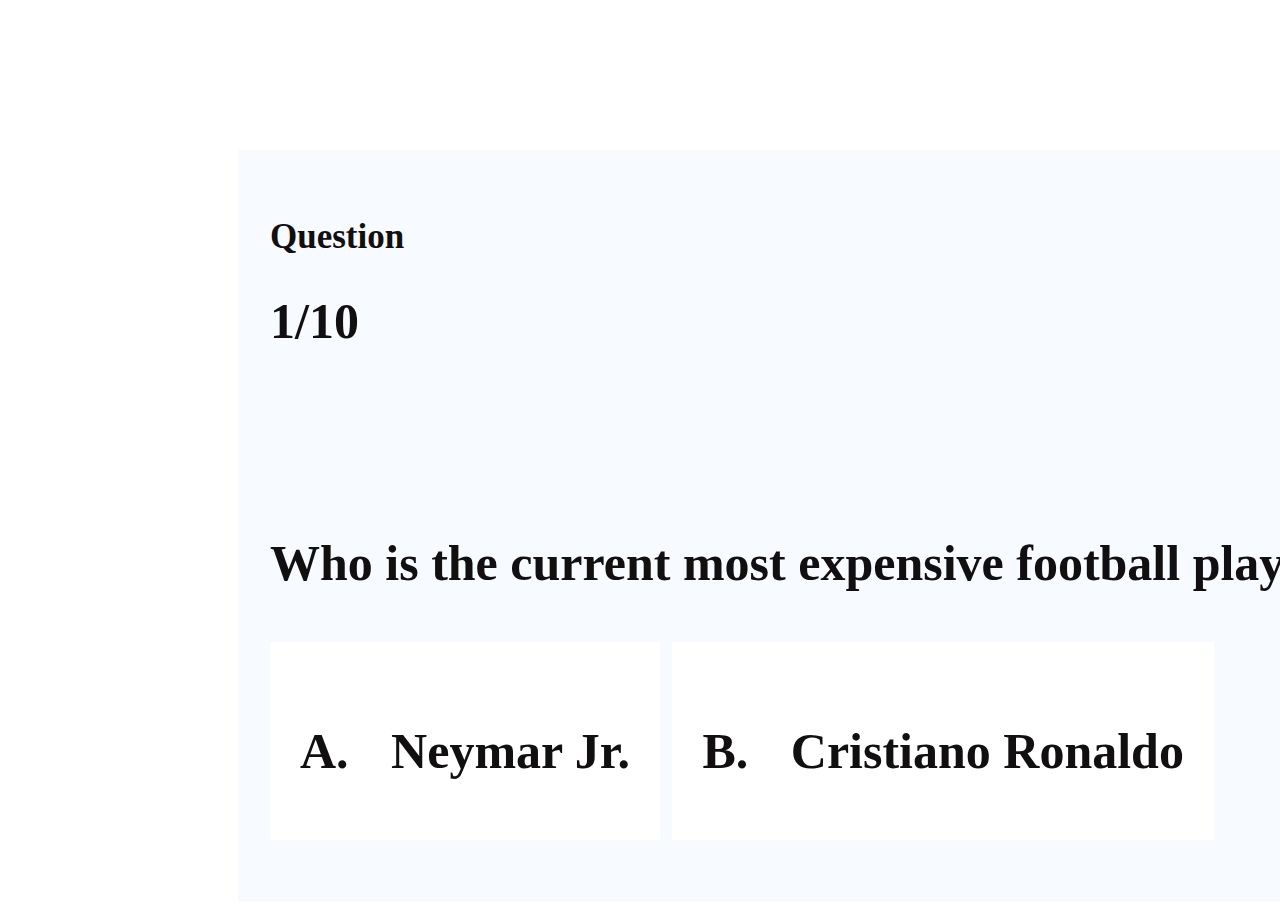
==== main-page.html @ bfbe9d9e "Adding files" ====
<!DOCTYPE html>
<html lang="en">
<head>
    <meta charset="UTF-8">
    <meta name="viewport" content="width=device-width, initial-scale=1.0">
    <title>World Cup-Quiz</title>
    <link rel="stylesheet" href="main.css">
</head>
<body>
    <div class="container">
        <div id="gameplay" class="justify-center flex-column">
            <div id="property">
                <div id="property-question">
                    <p class="upper">Question</p>
                    <h1 id="nextQuestion">1/10</h1>
                </div>
                <div id="property-score">
                    <p class="upper">Score</p>
                    <h1 id="score" class="down">0</h1>
                </div>
            </div>
            <h2 id="question">Who is the winner of 1998 World Cup?</h2>
            <div class="choice">
                <p class="choice-option">A.</p>
                <p class="choice-text" data-number="1">Brazil</p>
            </div>
            <div class="choice">
                <p class="choice-option">B.</p>
                <p class="choice-text" data-number="2">France</p>
            </div>
        </div>
    </div>

    <script type="text/javascript">

    const question = document.getElementById('question')
    const choices = Array.from(document.getElementsByClassName('choice-text'))

    const nextQuestion = document.getElementById('nextQuestion')
    const scoreUpdate = document.getElementById('score')
    const scorePoint = 10
    const limit = 10

    let currentQuestion = {}
    let acceptingAnswers = false
    
    let listQuestions = [
        {
            question: 'Which country is the winner of 1998 World Cup?',
            choice1: 'Brazil',
        choice2: 'France',
        Ans: 2
    },
    {    
        question: 'Which country hosted the 2002 World Cup?',
        choice1: 'Korea-Japan',
        choice2: 'Germany',
        Ans: 1
    },
    {
        question: 'When did last time England won the World Cup?',
        choice1: '1990',
        choice2: '1966',
        Ans: 2
    },
    {
        question: 'Which country that held the record for the most champions in World Cup?',
        choice1: 'Brazil',
        choice2: 'Italy',
        Ans: 1
    },
    {
        question: 'Who is the top goalscorer in World Cup history?',
        choice1: 'Pele',
        choice2: 'Miroslav Klose',
        Ans: 2
    },
    {
        question: 'Which country is the winner of 2006 World Cup?',
        choice1: 'Germany',
        choice2: 'Italy',
        Ans: 2
    },
    {
        question: 'Who is the youngest goalscorer in World Cup history?',
        choice1: 'Diego Maradona',
        choice2: 'Pele',
        Ans: 2
    },
    {
        question: 'How many times did Italy won the World Cup?',
        choice1: '4',
        choice2: '5',
        Ans: 1
    },
    {
        question: 'Which country is Cristiano Ronaldo comes from?',
        choice1: 'Spain',
        choice2: 'Portugal',
        Ans: 2
    },
    {
        question: 'First country who won the World Cup?',
        choice1: 'Uruguay',
        choice2: 'United States',
        Ans: 1
    },
    {
        question: 'How many times did World Cup has been held?',
        choice1: '23',
        choice2: '21',
        Ans: 2
    },
    {
        question: 'Who scored the remarkable "Hand of God" goal in 1986 World Cup?',
        choice1: 'David Beckham',
        choice2: 'Diego Maradona',
        Ans: 2
    },
    {
        question: 'Who is the Best Player in 2018 World Cup?',
        choice1: 'Luka Modric',
        choice2: 'Kylian Mbappe',
        Ans: 1
    },
    {
        question: 'Which player never win the World Cup?',
        choice1: 'Toni Kroos',
        choice2: 'Lionel Messi',
        Ans: 2
    },
    {
        question: 'Who is the current most expensive football player?',
        choice1: 'Neymar Jr.',
        choice2: 'Cristiano Ronaldo',
        Ans: 1
    }
    ]

    let score = 0
    let counter = 0
    let availableQuestions = []

    function startGame () {    
    
        counter = 0
        score = 0
        availableQuestions = [...listQuestions]
        newQuestion()
    
    }

    choices.forEach(choice => {
        
        choice.addEventListener('click', a => {
            
            if (!acceptingAnswers) return
            
            acceptingAnswers = false
            
            const selectedChoice = a.target
            
            const selectedAnswer = selectedChoice.dataset['number']
            
            const classToApply = Number(selectedAnswer) === Number(currentQuestion.Ans) ? 'correct' : 'incorrect'
            
            if (classToApply === 'correct') {           
                
                score += scorePoint
                scoreUpdate.innerHTML = score
        
            } 
        
            selectedChoice.parentElement.classList.add(classToApply)
                                        
            selectedChoice.parentElement.classList.remove(classToApply)
                                        
            newQuestion()            
        })
        
    })

    function newQuestion () {

        if (availableQuestions.length === 0 || counter >= limit) {        

            if (score > 90) {

                alert(`Your score is ${JSON.stringify(score)}!! You must be a football fanatic! Reload the page to play again`)
            
            }else if (score >= 60) {
        
                alert(`Great! You got ${JSON.stringify(score)}. Reload the page to play again`)
    
            }else if (score <= 50) {
        
                alert(`Uups! You only got ${JSON.stringify(score)}. Improve your football knowledge first :) . Reload the page to play again`)
            }
    
        }
        else {
        
            counter++
        
            nextQuestion.innerHTML = `${counter}/${limit}`
        
            const randomQuestion = Math.floor(Math.random() * availableQuestions.length)
            currentQuestion = availableQuestions[randomQuestion]
            question.innerHTML = currentQuestion.question
        
            choices.forEach(choice => { 
        
                const number = choice.dataset['number']
                choice.innerHTML = currentQuestion['choice' + number]
        
            })
            availableQuestions.splice(randomQuestion, 1)
            acceptingAnswers = true
        }
            
    }

    startGame()

    </script>
</body>
</html>
---- main.css ----
:root {
    background-image: url("https://upload.wikimedia.org/wikipedia/commons/e/e5/France_champion_of_the_Football_World_Cup_Russia_2018.jpg");
    font-size: 100%;
}

* {
    font-family: fantasy;
    font-size: 50px;
    color: #110f0f;
}

.container {
    margin-top: 150px;
    margin-left: 230px;
    background-color: rgba(240, 248, 255, 0.5);
    display: flex;
    justify-content: center;
    align-items: center;
    max-width: 1280px;
    padding: 32px;
    width: 100%;
}

.container > * {
    width: 100%;
}

/* Num. of Question, Timer and Score Styling */
#property {
    display: flex;
    justify-content: space-between;
    margin-bottom: 200px;
}

.upper {
    font-weight: bold;
    text-align: center;
    font-size: 35px;
}

.down {
    text-align: center;
}

/* Question Styling */
#question {

    margin-bottom: 50px;
    margin-top: -50px;
}

/* Choice Styling */
.choice-text , .choice-option , .choice{
    display: inline-block;
    margin-bottom: 30px;
    width: max-content;
    font-size: 50px;
    font-weight: bold;
    border: 10px  rgb(255, 255, 255, 1);
    padding: 15px;
    background-color: #ffffff;
}
.choice:hover {
    cursor: grab;
    transform: translateY(-5px);
    transition: transform 1ms;
}
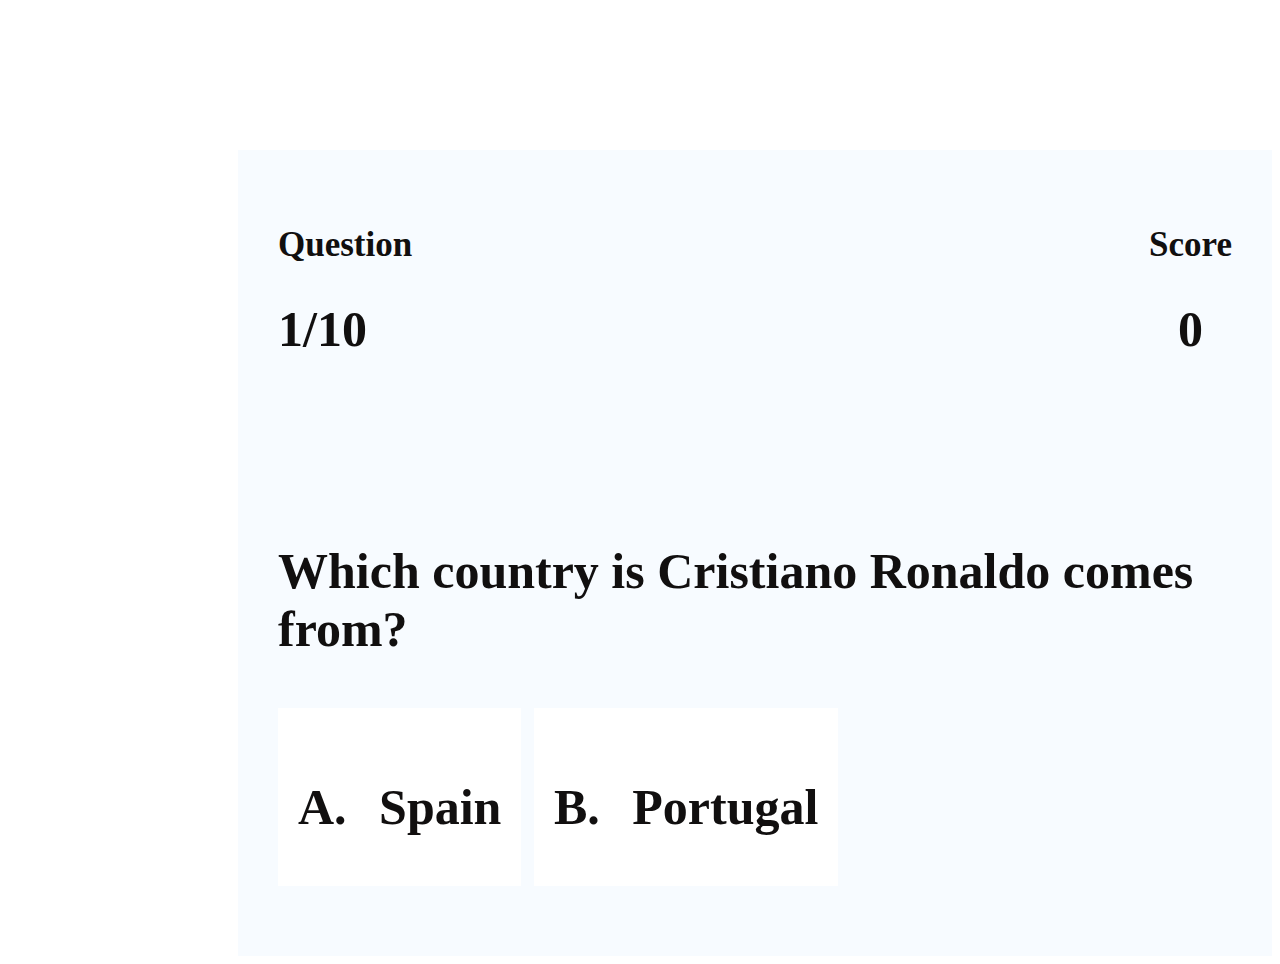
==== commit 89ddea06: "Adding updates" ====
--- a/main-page.html
+++ b/main-page.html
@@ -7,7 +7,7 @@
     <link rel="stylesheet" href="main.css">
 </head>
 <body>
-    <div class="container">
+    <div id="container">
         <div id="gameplay" class="justify-center flex-column">
             <div id="property">
                 <div id="property-question">
--- a/main.css
+++ b/main.css
@@ -7,9 +7,10 @@
     font-family: fantasy;
     font-size: 50px;
     color: #110f0f;
+    position: relative;
 }
 
-.container {
+#container {
     margin-top: 150px;
     margin-left: 230px;
     background-color: rgba(240, 248, 255, 0.5);
@@ -17,15 +18,14 @@
     justify-content: center;
     align-items: center;
     max-width: 1280px;
-    padding: 32px;
+    padding: 40px;
+}
+
+#container > * {
     width: 100%;
 }
 
-.container > * {
-    width: 100%;
-}
-
-/* Num. of Question, Timer and Score Styling */
+/* Number of Question, Timer and Score Styling */
 #property {
     display: flex;
     justify-content: space-between;
@@ -56,8 +56,7 @@
     width: max-content;
     font-size: 50px;
     font-weight: bold;
-    border: 10px  rgb(255, 255, 255, 1);
-    padding: 15px;
+    padding: 10px;
     background-color: #ffffff;
 }
 .choice:hover {
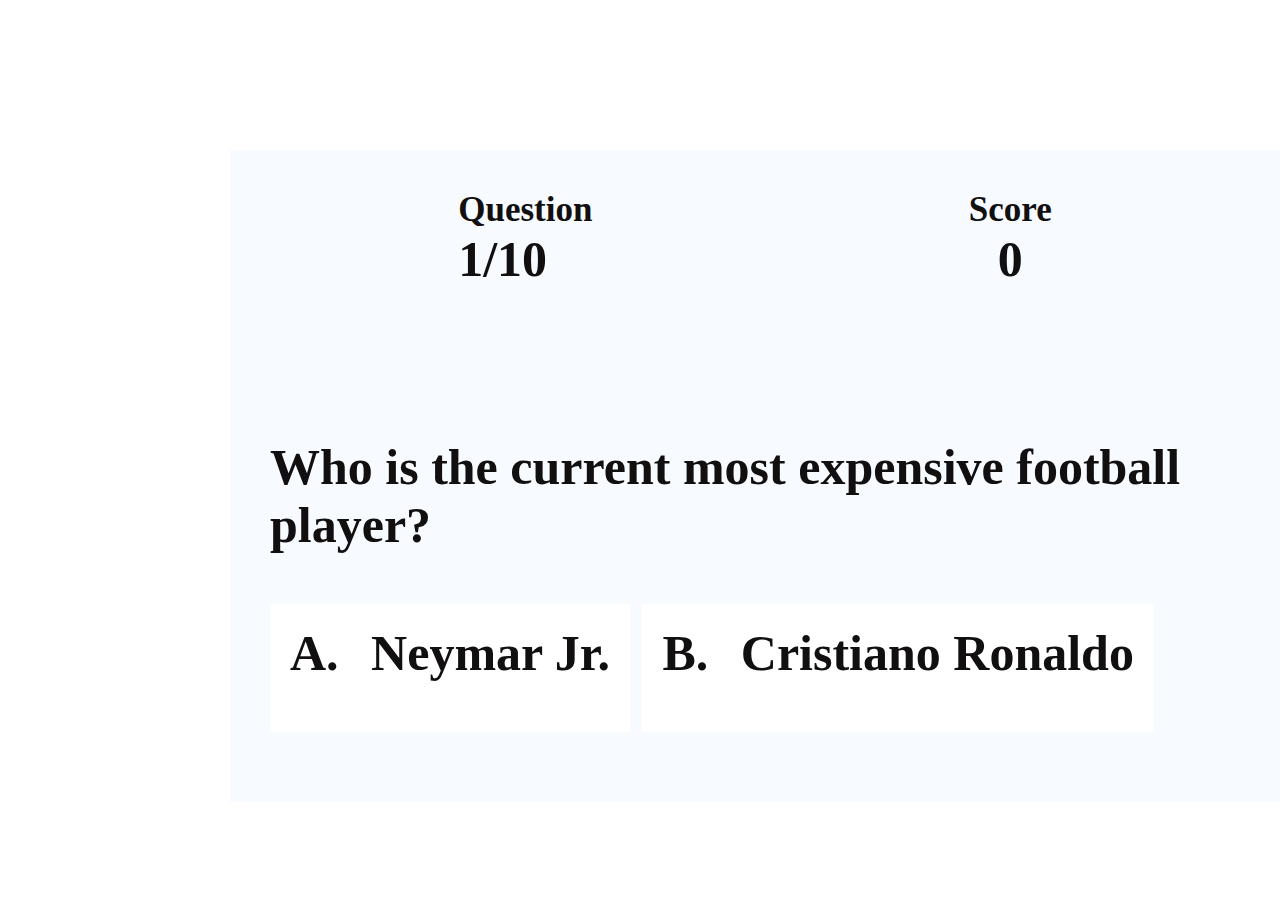
==== commit e656c121: "Adding Updates" ====
--- a/main-page.html
+++ b/main-page.html
@@ -3,6 +3,7 @@
 <head>
     <meta charset="UTF-8">
     <meta name="viewport" content="width=device-width, initial-scale=1.0">
+    <meta http-equiv="X-UA-Compatible" content="ie=edge">
     <title>World Cup-Quiz</title>
     <link rel="stylesheet" href="main.css">
 </head>
--- a/main.css
+++ b/main.css
@@ -1,13 +1,14 @@
 :root {
     background-image: url("https://upload.wikimedia.org/wikipedia/commons/e/e5/France_champion_of_the_Football_World_Cup_Russia_2018.jpg");
     font-size: 100%;
+    margin: 0 auto;
 }
 
 * {
     font-family: fantasy;
     font-size: 50px;
     color: #110f0f;
-    position: relative;
+    margin: 0 auto;
 }
 
 #container {
